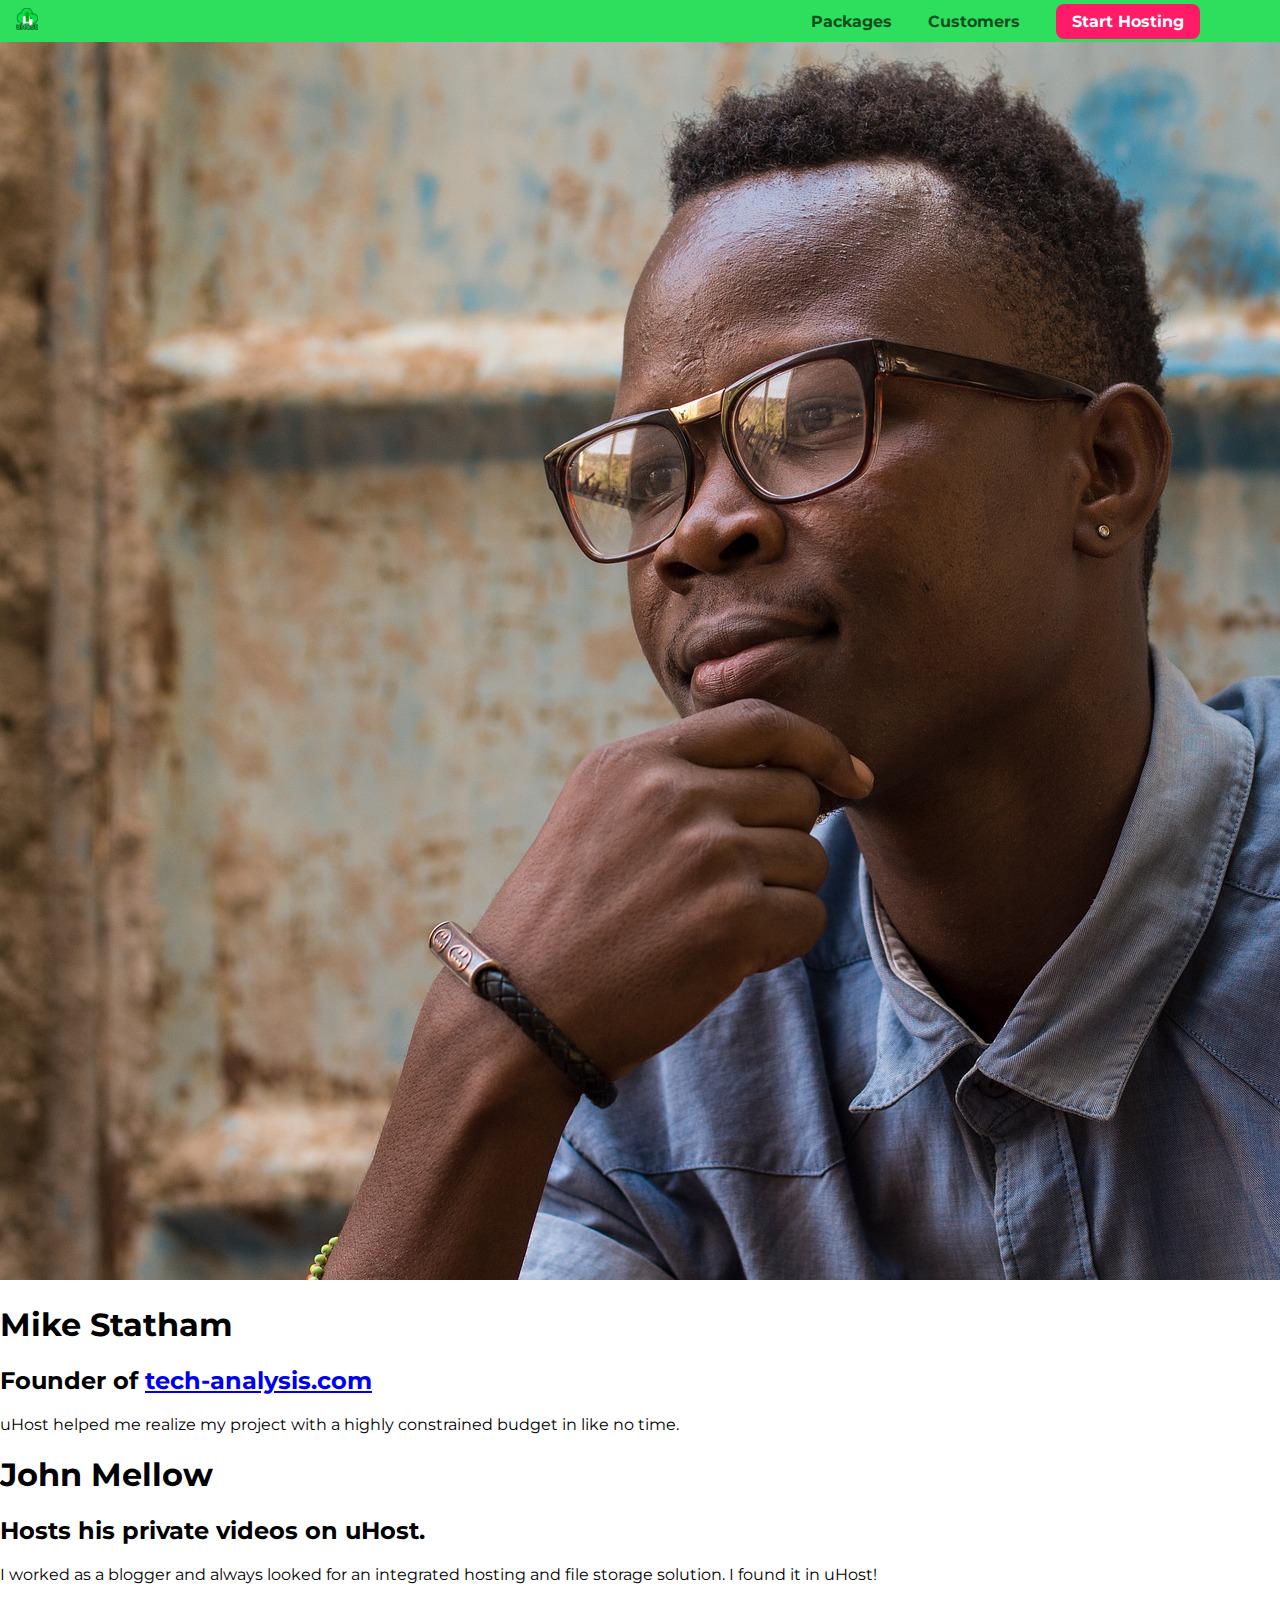
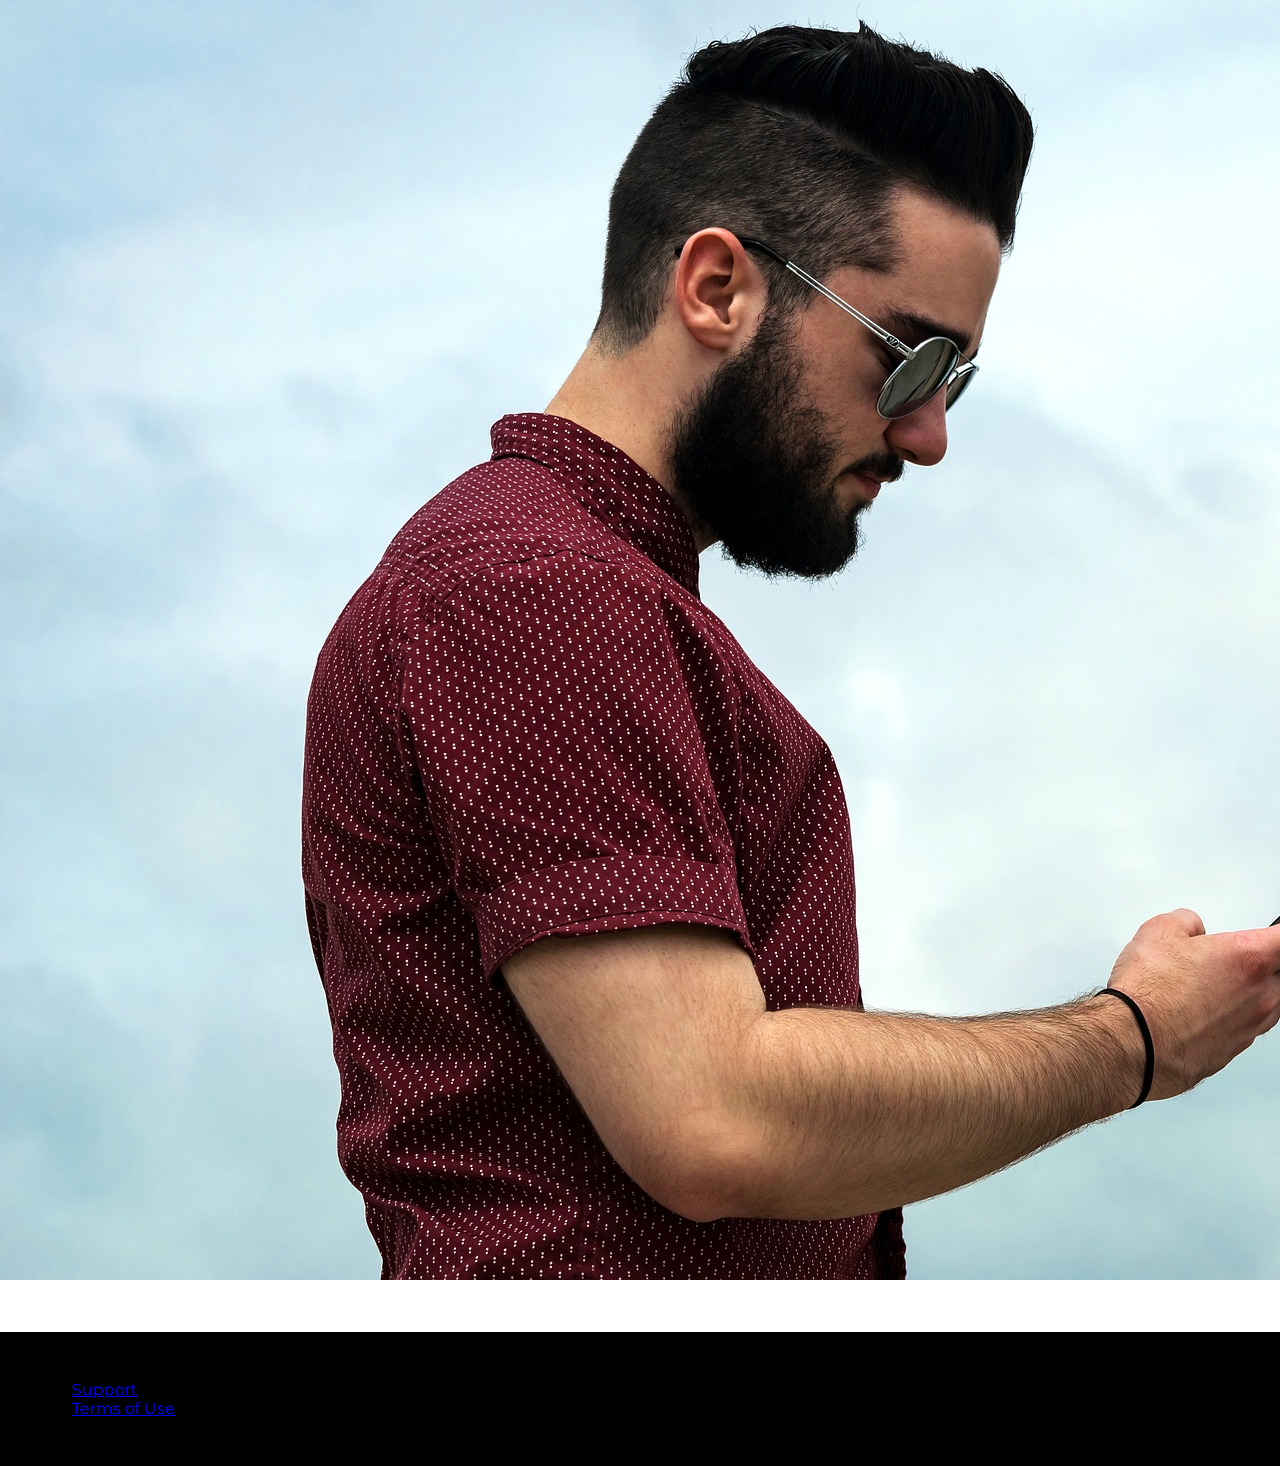
==== customers/index.html @ 96429b71 "Adding the Customers Page to our Website" ====
<!DOCTYPE html>
<html lang="en">

<head>
    <meta charset="UTF-8">
    <meta name="viewport" content="width=device-width, initial-scale=1.0">
    <meta http-equiv="X-UA-Compatible" content="ie=edge">
    <title>uHost Customers</title>
    <link rel="shortcut icon" href="../favicon.png">
    <link href="https://fonts.googleapis.com/css?family=Anton|Montserrat:400,700" rel="stylesheet">
    <link rel="stylesheet" href="../shared.css">
    <link rel="stylesheet" href="customers.css">
</head>

<body>
    <header class="main-header">
        <div>
            <a href="../index.html" class="main-header__brand">
                <img src="../images/uhost-icon.png" alt="uHost">
            </a>
        </div>
        <nav class="main-nav">
            <ul class="main-nav__items">
                <li class="main-nav__item">
                    <a href="../packages/index.html">Packages</a>
                </li>
                <li class="main-nav__item">
                    <a href="index.html">Customers</a>
                </li>
                <li class="main-nav__item main-nav__item--cta">
                    <a href="start-hosting/index.html">Start Hosting</a>
                </li>
            </ul>
        </nav>
    </header>

    <main>
        <div>
            <div class="testimonial" id="customer-1">
                <div class="testimonial__image-container">
                    <img src="../images/customer-1.jpg" alt="Mike Statham - Customer" class="testimonial__image">
                </div>
                <div class="testimonial__info">
                    <h1 class="testimonial__name">Mike Statham</h1>
                    <h2 class="testimonial__subtitle">Founder of
                        <a href="tech-analysis.com">tech-analysis.com</a>
                    </h2>
                    <p class="testimonial__text">uHost helped me realize my project with a highly constrained budget in
                        like no time.</p>
                </div>
            </div>
            <div class="testimonial" id="customer-2">

                <div class="testimonial__info">
                    <h1 class="testimonial__name">John Mellow</h1>
                    <h2 class="testimonial__subtitle">Hosts his private videos on uHost.
                    </h2>
                    <p class="testimonial__text">I worked as a blogger and always looked for an integrated hosting and
                        file storage solution. I found
                        it in uHost!
                    </p>
                </div>
                <div class="testimonial__image-container">
                    <img src="../images/customer-2.jpg" alt="John Mellow - Customer" class="testimonial__image">
                </div>
            </div>
        </div>
    </main>
    <footer class="main-footer">
        <nav>
            <ul>
                <li>
                    <a href="#">Support</a>
                </li>
                <li>
                    <a href="#">Terms of Use</a>
                </li>
            </ul>
        </nav>
    </footer>
</body>

</html>
---- shared.css ----
* {
    box-sizing: border-box;
}

body {
    font-family: 'Montserrat', sans-serif;
    margin: 0;
}

.main-header {
    width: 100%;
    position: fixed;
    top: 0;
    left: 0;
    background: #2ddf5c;
    padding: 8px 16px;
    z-index: 1;
}

.main-header>div {
    display: inline-block;
    vertical-align: middle;
}

.main-header__brand {
    color: #0e4f1f;
    text-decoration: none;
    font-weight: bold;
    font-size: 22px;
    height: 22px;
    /* width: 20px; */
    display: inline-block;
}

.main-header__brand img {
    height: 100%;
    /* width: 100%; */
    /* margin-top: -5px; */
}

.main-nav {
    display: inline-block;
    text-align: right;
    width: calc(100% - 74px);
    vertical-align: middle;
}

.main-nav__items {
    margin: 0;
    padding: 0;
    list-style: none;
}

.main-nav__item {
    display: inline-block;
    margin: 0 16px;
}

.main-nav__item a {
    text-decoration: none;
    color: #0e4f1f;
    font-weight: bold;
    padding: 3px 0;
}

.main-nav__item a:hover,
.main-nav__item a:active {
    color: white;
    border-bottom: 5px solid white;
}

.main-nav__item--cta a {
    color: white;
    background: #ff1b68;
    padding: 8px 16px;
    border-radius: 8px;
}

.main-nav__item--cta a:hover,
.main-nav__item--cta a:active {
    color: #ff1b68;
    background: white;
    border: none;
}

.main-footer {
    background: black;
    padding: 32px;
    margin-top: 48px;
}

.main-footer__links {
    list-style: none;
    margin: 0;
    padding: 0;
    text-align: center;
}

.main-footer__link {
    display: inline-block;
    margin: 0 16px;
}

.main-footer__link a {
    color: white;
    text-decoration: none;
}

.main-footer__link a:hover,
.main-footer__link a:active {
    color: #ccc;

}


.button {
    background: #0e4f1f;
    color: white;
    font: inherit;
    border: 1.5px solid #0e4f1f;
    padding: 8px;
    border-radius: 8px;
    font-weight: bold;
    cursor: pointer;
}

.button:hover,
.button:active {
    background: white;
    color: #0e4f1f;
}

.button:focus {
    outline: none;
}
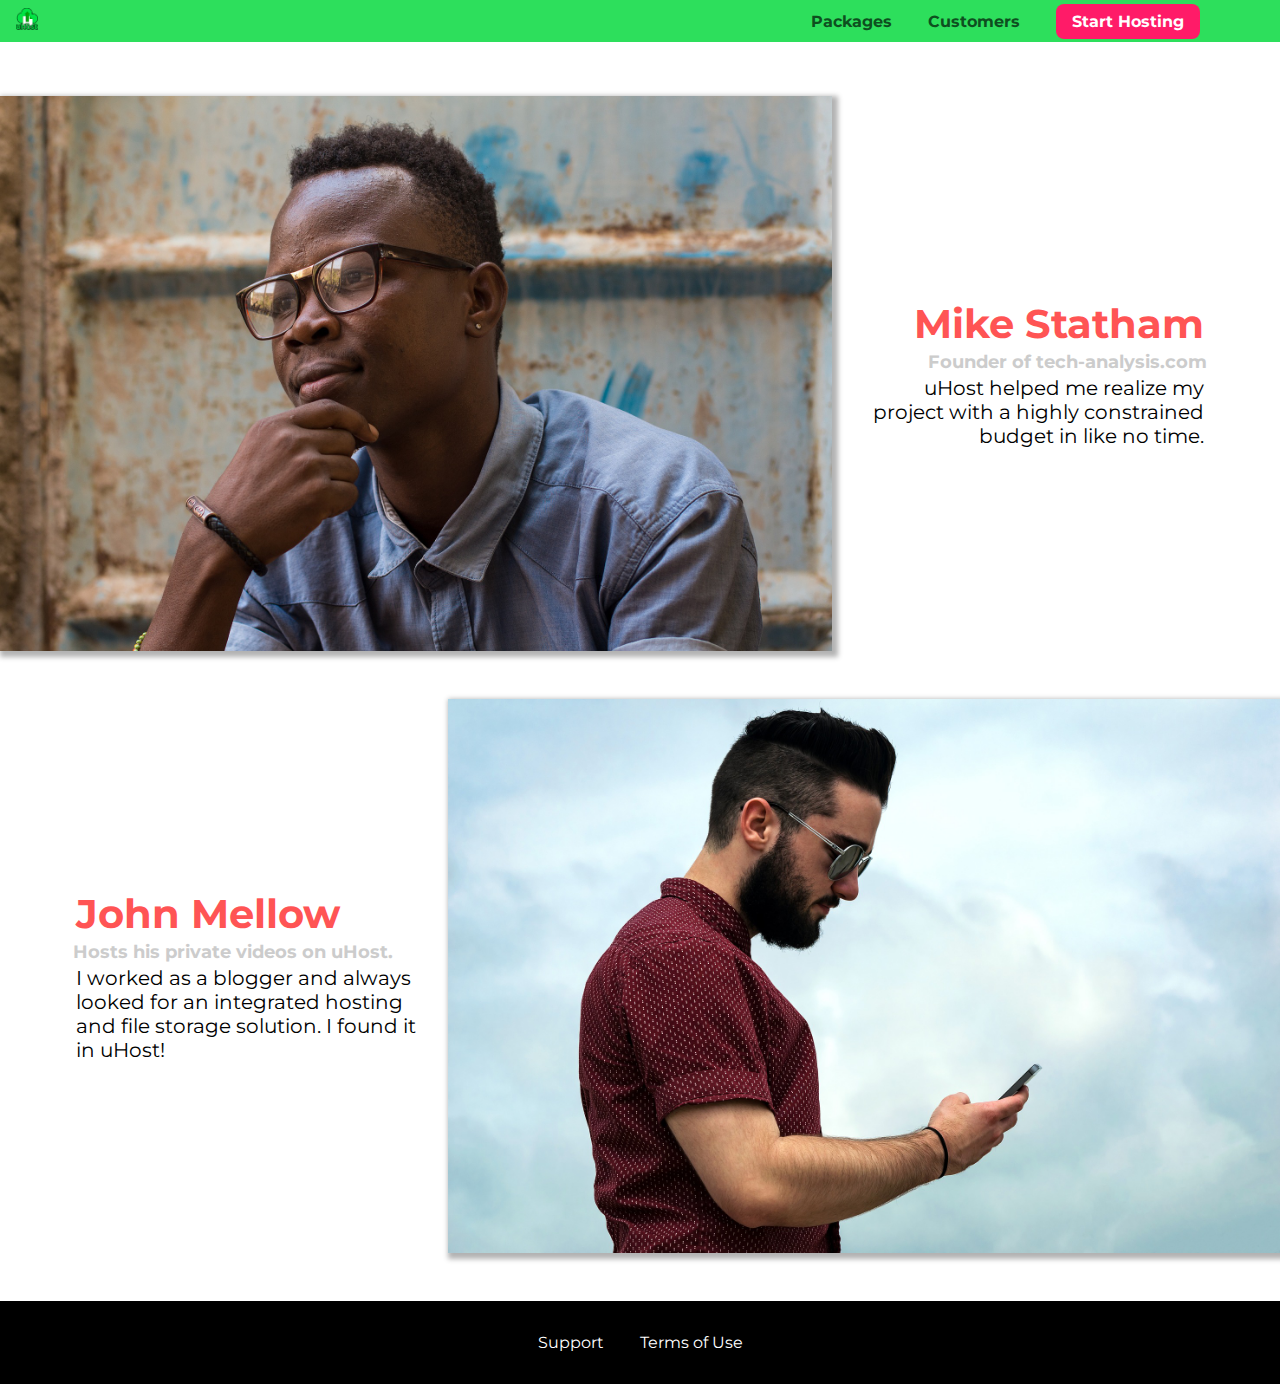
==== commit 67fb1772: "Working on the Image Layout" ====
--- a/customers/index.html
+++ b/customers/index.html
@@ -68,11 +68,11 @@
     </main>
     <footer class="main-footer">
         <nav>
-            <ul>
-                <li>
+            <ul class="main-footer__links">
+                <li class="main-footer__link">
                     <a href="#">Support</a>
                 </li>
-                <li>
+                <li class="main-footer__link">
                     <a href="#">Terms of Use</a>
                 </li>
             </ul>
--- a/customers/customers.css
+++ b/customers/customers.css
@@ -0,0 +1,66 @@
+.testimonial {
+    font-size: 20px;
+    margin: 48px 0;
+}
+
+.testimonial__list {
+    width: 80%;
+    margin: auto;
+}
+
+.testimonial:first-of-type {
+    margin-top: 96px;
+}
+
+.testimonial__image-container {
+    display: inline-block;
+    width: 65%;
+    vertical-align: middle;
+    box-shadow: 3px 3px 5px 3px  rgba(0, 0, 0, 0.3);
+}
+
+.testimonial__image {
+    width: 100%;
+    vertical-align: top;
+}
+
+.testimonial__info {
+    text-align: right;
+    padding: 14px;
+    display: inline-block;
+    vertical-align: middle;
+    width: 30%;
+}
+
+#customer-2.testimonial {
+    text-align: right;
+}
+
+#customer-2 .testimonial__info {
+    text-align: left;
+}
+
+.testimonial__name {
+    margin: 3px;
+    color: #ff5454;
+}
+
+.testimonial__subtitle {
+    margin: 0;
+    font-size: 18px;
+    color: #ccc;
+}
+
+.testimonial__subtitle a {
+    color: inherit;
+    text-decoration: none;
+}
+
+.testimonial__subtitle a:hover,
+.testimonial__subtitle a:active {
+    color: #7a7a7a;
+}
+
+.testimonial__text {
+    margin: 3px;
+}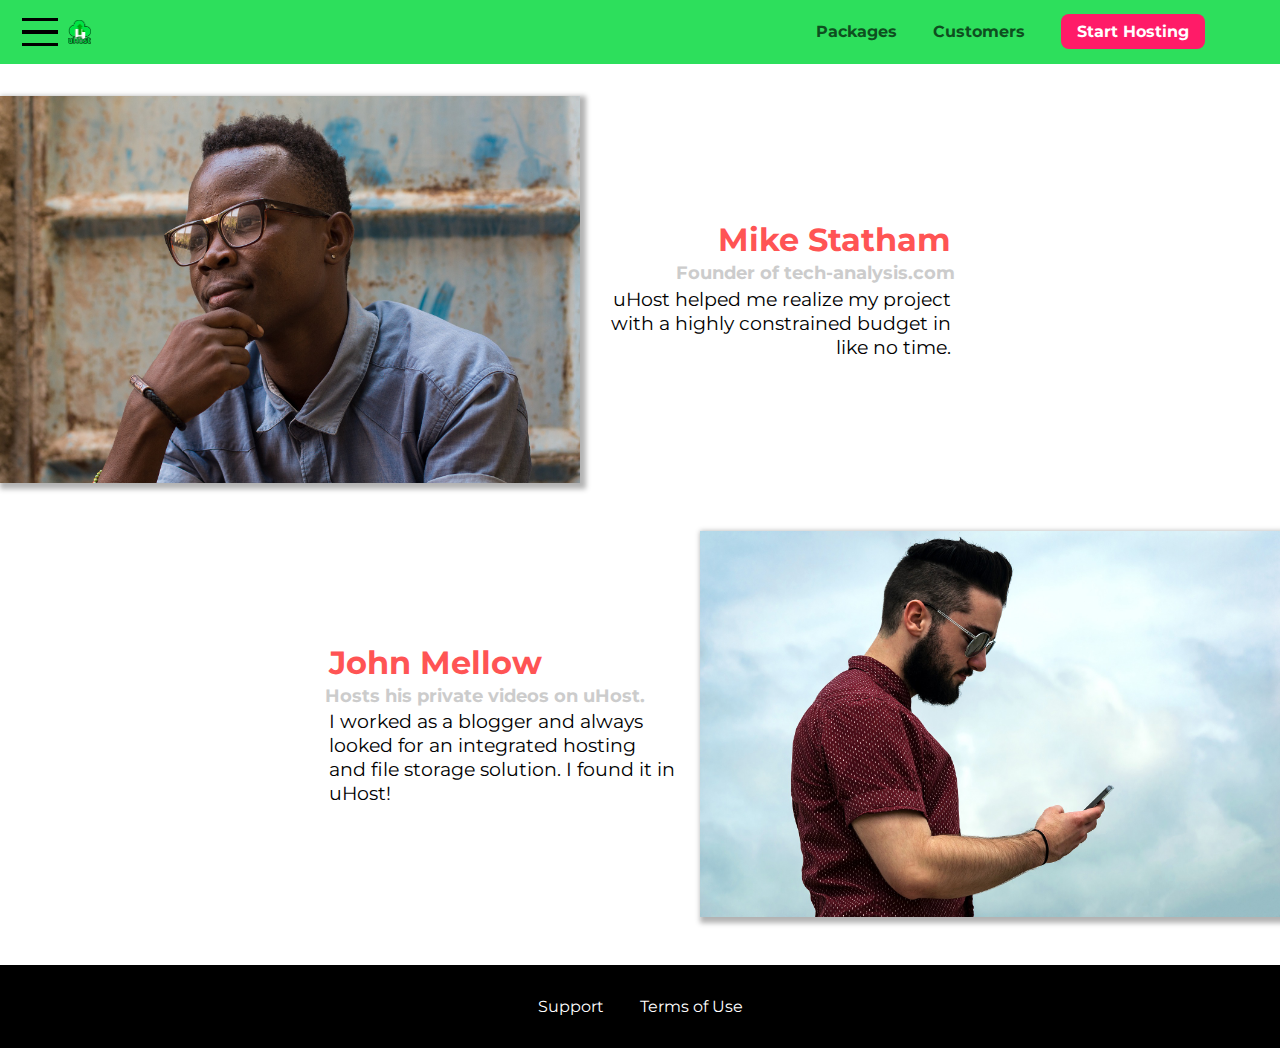
==== commit 31405194: "Cleaning Up our Code" ====
--- a/customers/index.html
+++ b/customers/index.html
@@ -13,8 +13,14 @@
 </head>
 
 <body>
+    <div class="backdrop"></div>
     <header class="main-header">
         <div>
+            <button class="toggle-button">
+                <span class="toggle-button__bar"></span>
+                <span class="toggle-button__bar"></span>
+                <span class="toggle-button__bar"></span>
+            </button>
             <a href="../index.html" class="main-header__brand">
                 <img src="../images/uhost-icon.png" alt="uHost">
             </a>
@@ -33,7 +39,19 @@
             </ul>
         </nav>
     </header>
-
+    <nav class="mobile-nav">
+        <ul class="mobile-nav__items">
+            <li class="mobile-nav__item">
+                <a href="../packages/index.html">Packages</a>
+            </li>
+            <li class="mobile-nav__item">
+                <a href="index.html">Customers</a>
+            </li>
+            <li class="mobile-nav__item mobile-nav__item--cta">
+                <a href="../start-hosting/index.html">Start Hosting</a>
+            </li>
+        </ul>
+    </nav>
     <main>
         <div>
             <div class="testimonial" id="customer-1">
@@ -78,6 +96,7 @@
             </ul>
         </nav>
     </footer>
+    <script src="../shared.js"></script>
 </body>
 
 </html>--- a/shared.css
+++ b/shared.css
@@ -5,6 +5,17 @@
 body {
     font-family: 'Montserrat', sans-serif;
     margin: 0;
+}
+
+.backdrop {
+    position: fixed;
+    display: none;
+    top: 0;
+    left: 0;
+    z-index: 100;
+    width: 100vw;
+    height: 100vh;
+    background: rgba(0, 0, 0, 0.5);
 }
 
 .main-header {
@@ -13,35 +24,57 @@
     top: 0;
     left: 0;
     background: #2ddf5c;
-    padding: 8px 16px;
+    padding: 0.5rem 1rem;
     z-index: 1;
 }
 
 .main-header>div {
     display: inline-block;
     vertical-align: middle;
+}
+
+.toggle-button {
+    width: 3rem;
+    background: transparent;
+    border: none;
+    cursor: pointer;
+    padding-top: 0;
+    padding-bottom: 0;
+    vertical-align: middle;
+}
+
+.toggle-button:focus {
+    outline: none;
+}
+
+.toggle-button__bar {
+    width: 100%;
+    height: 0.2rem;
+    background: black;
+    display: block;
+    margin: 0.6rem 0;
 }
 
 .main-header__brand {
     color: #0e4f1f;
     text-decoration: none;
     font-weight: bold;
-    font-size: 22px;
-    height: 22px;
+    font-size: 1.5rem;
+    height: 1.5rem;
     /* width: 20px; */
     display: inline-block;
+    vertical-align: middle;
 }
 
 .main-header__brand img {
     height: 100%;
     /* width: 100%; */
-    /* margin-top: -5px; */
 }
 
 .main-nav {
     display: inline-block;
     text-align: right;
-    width: calc(100% - 74px);
+    width: calc(100% - 122px);
     vertical-align: middle;
 }
 
@@ -53,14 +86,15 @@
 
 .main-nav__item {
     display: inline-block;
-    margin: 0 16px;
-}
-
-.main-nav__item a {
+    margin: 0 1rem;
+}
+
+.main-nav__item a,
+.mobile-nav__item a {
     text-decoration: none;
     color: #0e4f1f;
     font-weight: bold;
-    padding: 3px 0;
+    padding: 0.2rem 0;
 }
 
 .main-nav__item a:hover,
@@ -69,15 +103,18 @@
     border-bottom: 5px solid white;
 }
 
-.main-nav__item--cta a {
+.main-nav__item--cta a,
+.mobile-nav__item--cta a {
     color: white;
     background: #ff1b68;
-    padding: 8px 16px;
+    padding: 0.5rem 1rem;
     border-radius: 8px;
 }
 
 .main-nav__item--cta a:hover,
-.main-nav__item--cta a:active {
+.main-nav__item--cta a:active,
+.mobile-nav__item--cta a:hover,
+.mobile-nav__item--cta a:active {
     color: #ff1b68;
     background: white;
     border: none;
@@ -85,8 +122,8 @@
 
 .main-footer {
     background: black;
-    padding: 32px;
-    margin-top: 48px;
+    padding: 2rem;
+    margin-top: 3rem;
 }
 
 .main-footer__links {
@@ -98,7 +135,7 @@
 
 .main-footer__link {
     display: inline-block;
-    margin: 0 16px;
+    margin: 0 1rem;
 }
 
 .main-footer__link a {
@@ -109,16 +146,42 @@
 .main-footer__link a:hover,
 .main-footer__link a:active {
     color: #ccc;
-
-}
-
+}
+
+.mobile-nav {
+    display: none;
+    position: fixed;
+    z-index: 101;
+    top: 0;
+    left: 0;
+    background: white;
+    width: 80%;
+    height: 100vh;
+}
+
+.mobile-nav__items {
+    width: 90%;
+    height: 100%;
+    list-style: none;
+    margin: 10% auto;
+    padding: 0;
+    text-align: center;
+}
+
+.mobile-nav__item {
+    margin: 1rem 0;
+}
+
+.mobile-nav__item a {
+    font-size: 1.5rem;
+}
 
 .button {
     background: #0e4f1f;
     color: white;
     font: inherit;
     border: 1.5px solid #0e4f1f;
-    padding: 8px;
+    padding: 0.5rem;
     border-radius: 8px;
     font-weight: bold;
     cursor: pointer;
@@ -132,4 +195,8 @@
 
 .button:focus {
     outline: none;
+}
+
+.open {
+    display: block !important;
 }--- a/customers/customers.css
+++ b/customers/customers.css
@@ -1,6 +1,6 @@
 .testimonial {
-    font-size: 20px;
-    margin: 48px 0;
+    font-size: 1.2rem;
+    margin: 3rem 0;
 }
 
 .testimonial__list {
@@ -9,12 +9,13 @@
 }
 
 .testimonial:first-of-type {
-    margin-top: 96px;
+    margin-top: 6rem;
 }
 
 .testimonial__image-container {
     display: inline-block;
     width: 65%;
+    max-width: 580px;
     vertical-align: middle;
     box-shadow: 3px 3px 5px 3px  rgba(0, 0, 0, 0.3);
 }
@@ -26,7 +27,7 @@
 
 .testimonial__info {
     text-align: right;
-    padding: 14px;
+    padding: 0.9rem;
     display: inline-block;
     vertical-align: middle;
     width: 30%;
@@ -41,13 +42,14 @@
 }
 
 .testimonial__name {
-    margin: 3px;
+    margin: 0.2rem;
     color: #ff5454;
+    font-size: 2rem;
 }
 
 .testimonial__subtitle {
     margin: 0;
-    font-size: 18px;
+    font-size: 1.1rem;
     color: #ccc;
 }
 
@@ -62,5 +64,5 @@
 }
 
 .testimonial__text {
-    margin: 3px;
+    margin: 0.2rem;
 }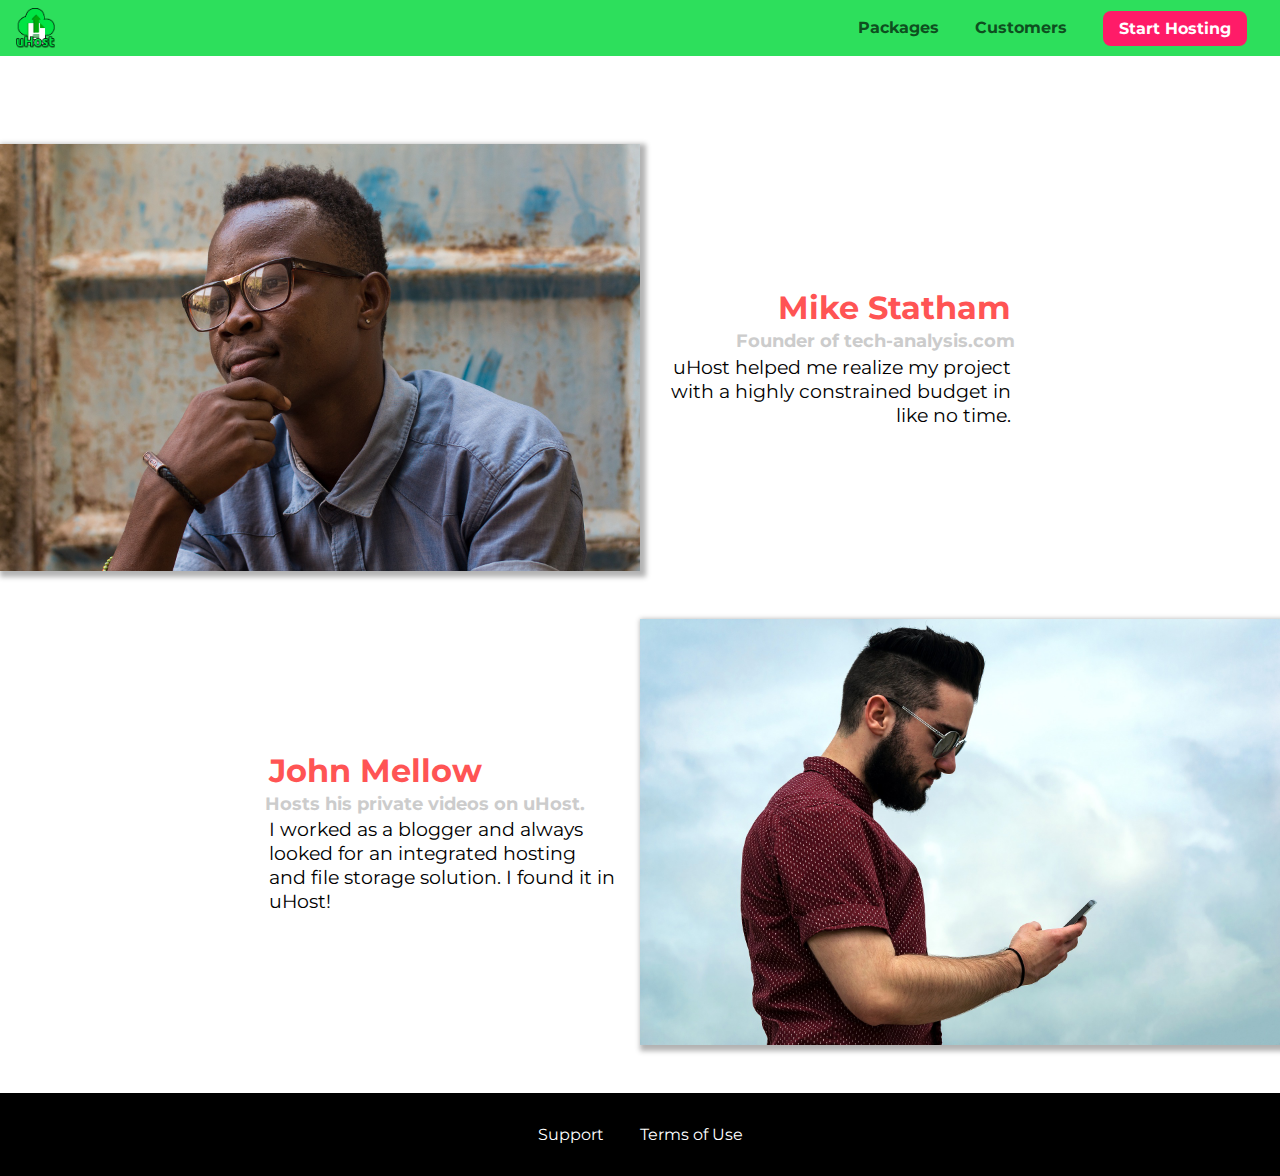
==== commit 80502ba0: "Fixing a Broken Link" ====
--- a/customers/index.html
+++ b/customers/index.html
@@ -34,7 +34,7 @@
                     <a href="index.html">Customers</a>
                 </li>
                 <li class="main-nav__item main-nav__item--cta">
-                    <a href="start-hosting/index.html">Start Hosting</a>
+                    <a href="../start-hosting/index.html">Start Hosting</a>
                 </li>
             </ul>
         </nav>
--- a/shared.css
+++ b/shared.css
@@ -5,6 +5,11 @@
 body {
     font-family: 'Montserrat', sans-serif;
     margin: 0;
+}
+
+main {
+    min-height: calc(100vh - 3.5rem - 8rem);
+    margin-top: 3.5rem;
 }
 
 .backdrop {
@@ -59,8 +64,7 @@
     color: #0e4f1f;
     text-decoration: none;
     font-weight: bold;
-    font-size: 1.5rem;
-    height: 1.5rem;
+    height: 2.5rem;
     /* width: 20px; */
     display: inline-block;
     vertical-align: middle;
@@ -72,10 +76,7 @@
 }
 
 .main-nav {
-    display: inline-block;
-    text-align: right;
-    width: calc(100% - 122px);
-    vertical-align: middle;
+    display: none;
 }
 
 .main-nav__items {
@@ -120,6 +121,19 @@
     border: none;
 }
 
+@media (min-width: 40rem) {
+    .toggle-button {
+        display: none;
+    }
+
+    .main-nav {
+        display: inline-block;
+        text-align: right;
+        width: calc(100% - 44px);
+        vertical-align: middle;
+    }
+}
+
 .main-footer {
     background: black;
     padding: 2rem;
@@ -134,8 +148,8 @@
 }
 
 .main-footer__link {
-    display: inline-block;
-    margin: 0 1rem;
+    display: block;
+    margin: 1rem;
 }
 
 .main-footer__link a {
@@ -197,6 +211,20 @@
     outline: none;
 }
 
+.button[disabled] {
+    cursor: not-allowed;
+    border: #a1a1a1;
+    background: #ccc;
+    color: #a1a1a1;
+}
+
 .open {
     display: block !important;
+}
+
+@media (min-width: 40rem) {
+    .main-footer__link {
+        display: inline-block;
+        margin: 0 1rem;
+    }
 }--- a/customers/customers.css
+++ b/customers/customers.css
@@ -1,23 +1,24 @@
+main {
+    padding-top: 2.5rem;
+}
+
 .testimonial {
     font-size: 1.2rem;
-    margin: 3rem 0;
 }
 
-.testimonial__list {
+/* .testimonial__list {
     width: 80%;
     margin: auto;
-}
+} */
 
-.testimonial:first-of-type {
+/* .testimonial:first-of-type {
     margin-top: 6rem;
-}
+} */
 
 .testimonial__image-container {
-    display: inline-block;
-    width: 65%;
-    max-width: 580px;
-    vertical-align: middle;
-    box-shadow: 3px 3px 5px 3px  rgba(0, 0, 0, 0.3);
+    width: 100%;
+    max-width: 40rem;
+    box-shadow: 3px 3px 5px 3px rgba(0, 0, 0, 0.3);
 }
 
 .testimonial__image {
@@ -28,9 +29,6 @@
 .testimonial__info {
     text-align: right;
     padding: 0.9rem;
-    display: inline-block;
-    vertical-align: middle;
-    width: 30%;
 }
 
 #customer-2.testimonial {
@@ -65,4 +63,23 @@
 
 .testimonial__text {
     margin: 0.2rem;
+}
+
+@media (min-width: 40rem) {
+    .testimonial {
+        margin: 3rem auto;
+        max-width: 1500px;
+    }
+
+    .testimonial__image-container {
+        display: inline-block;
+        vertical-align: middle;
+        width: 66%;
+    }
+
+    .testimonial__info {
+        display: inline-block;
+        vertical-align: middle;
+        width: 30%;
+    }
 }